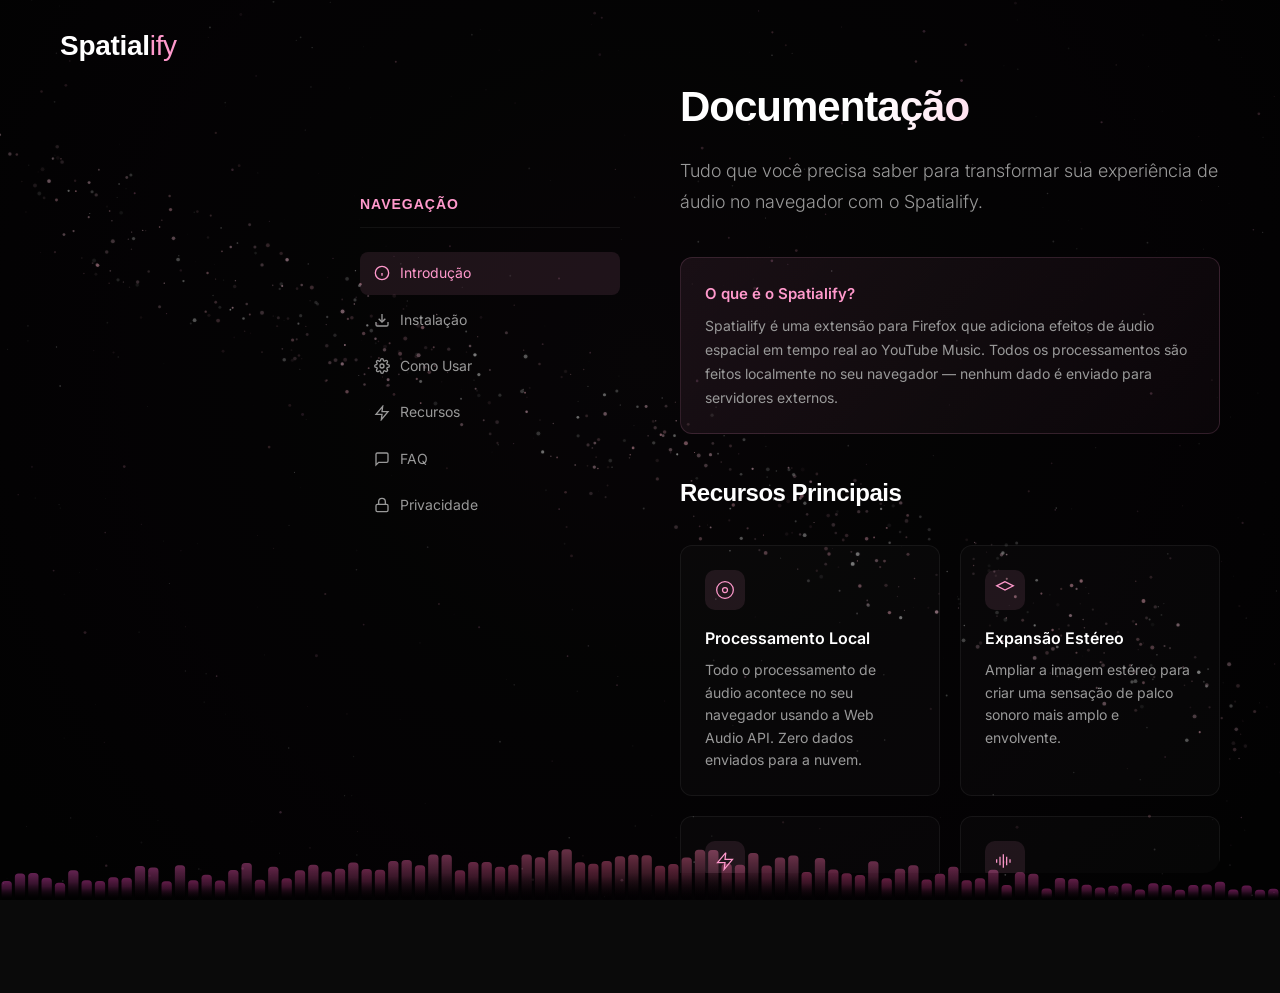
==== docs.html @ 9400e589 "atualização geral" ====
<!DOCTYPE html>
<html lang="pt-BR">
<head>
<meta charset="UTF-8">
<meta name="viewport" content="width=device-width, initial-scale=1.0">
<title>Spatialify · Documentação</title>
<link rel="icon" type="image/png" href="logonav.png">

<!-- Fonts -->
<link rel="preconnect" href="https://fonts.googleapis.com">
<link rel="preconnect" href="https://fonts.gstatic.com" crossorigin>
<link href="https://fonts.googleapis.com/css2?family=Inter:wght@300;400;500;600;700&display=swap" rel="stylesheet">
<link href="https://api.fontshare.com/v2/css?f[]=clash-display@400,500,600,700&display=swap" rel="stylesheet">

<style>
:root {
    --bg: #0a0a0a;
    --text: #ffffff;
    --text-secondary: #999999;
    --primary: #ff99cc;
    --border: rgba(255, 255, 255, 0.06);
}

* {
    margin: 0;
    padding: 0;
    box-sizing: border-box;
}

html {
    scroll-behavior: smooth;
}

body {
    background: var(--bg);
    font-family: 'Inter', sans-serif;
    color: var(--text);
    -webkit-font-smoothing: antialiased;
    line-height: 1.6;
    overflow: hidden;
}

/* Background */
canvas.space-bg {
    position: fixed;
    inset: 0;
    z-index: 0;
    display: block;
    filter: brightness(0.5);
}

/* Layout */
.wrapper {
    position: relative;
    z-index: 10;
    width: 100%;
    min-height: 100vh;
    display: flex;
    flex-direction: column;
    padding: 0 60px;
}

/* Header */
.header {
    position: sticky;
    top: 0;
    z-index: 100;
    display: flex;
    justify-content: space-between;
    align-items: center;
    padding: 24px 0;
    width: 100%;
    flex-shrink: 0;
}

.logo {
    font-family: 'Clash Display', sans-serif;
    font-size: 28px;
    font-weight: 600;
    letter-spacing: -0.3px;
    color: var(--text);
    text-decoration: none;
}

.logo span {
    color: var(--primary);
    font-weight: 400;
}

.nav {
    display: flex;
    gap: 32px;
    align-items: center;
}

.nav-link {
    color: var(--text-secondary);
    text-decoration: none;
    font-size: 14px;
    transition: color 0.2s;
}

.nav-link:hover {
    color: var(--text);
}

.nav-link.active {
    color: var(--primary);
}

/* Main Content */
.main-content {
    flex: 1;
    padding: 40px 0 80px;
    position: relative;
    z-index: 11;
}

/* Doc Layout */
.doc-container {
    display: flex;
    max-width: 1300px;
    margin: -60px 0 40px 300px;
    background: transparent;
    border: none;
    border-radius: 16px;
    padding: -10px;
    max-height: calc(920px - 120px);
    overflow-y: auto;
    scrollbar-width: none;
    -ms-overflow-style: none;
}

.doc-container::-webkit-scrollbar {
    display: none;
}

/* Sidebar Navigation */
.doc-sidebar {
    position: fixed;
    width: 260px;
    top: 100px;
    height: fit-content;
    z-index: 13;
}

.doc-content {
    margin-left: 320px;
}

.sidebar-title {
    font-family: 'Clash Display', sans-serif;
    font-size: 14px;
    font-weight: 600;
    letter-spacing: 1px;
    text-transform: uppercase;
    color: var(--primary);
    margin-bottom: 24px;
    padding-bottom: 12px;
    border-bottom: 1px solid var(--border);
}

.sidebar-nav {
    display: flex;
    flex-direction: column;
    gap: 4px;
}

.sidebar-link {
    color: var(--text-secondary);
    text-decoration: none;
    font-size: 14px;
    padding: 10px 14px;
    border-radius: 8px;
    transition: all 0.2s;
    display: flex;
    align-items: center;
    gap: 10px;
}

.sidebar-link:hover {
    background: rgba(255, 255, 255, 0.03);
    color: var(--text);
}

.sidebar-link.active {
    background: rgba(255, 153, 204, 0.1);
    color: var(--primary);
}

/* Doc Content */
.doc-content {
    max-width: 800px;
}

.doc-section {
    margin-bottom: 60px;
}

.doc-section:last-child {
    margin-bottom: 0;
}

.doc-title {
    font-family: 'Clash Display', sans-serif;
    font-size: 42px;
    font-weight: 600;
    letter-spacing: -1px;
    margin-bottom: 16px;
    background: linear-gradient(100deg, var(--text) 35%, var(--primary) 100%);
    -webkit-background-clip: text;
    background-clip: text;
    -webkit-text-fill-color: transparent;
}

.doc-subtitle {
    font-size: 18px;
    color: var(--text-secondary);
    font-weight: 300;
    margin-bottom: 40px;
    line-height: 1.7;
}

.doc-heading {
    font-family: 'Clash Display', sans-serif;
    font-size: 24px;
    font-weight: 600;
    margin: 40px 0 20px;
    letter-spacing: -0.5px;
    color: var(--text);
}

.doc-heading-small {
    font-family: 'Inter', sans-serif;
    font-size: 18px;
    font-weight: 600;
    margin: 32px 0 16px;
    color: var(--primary);
}

.doc-text {
    color: var(--text-secondary);
    font-size: 15px;
    line-height: 1.8;
    margin-bottom: 20px;
}

.doc-text strong {
    color: var(--text);
    font-weight: 500;
}

.doc-list {
    list-style: none;
    margin: 20px 0;
}

.doc-list li {
    color: var(--text-secondary);
    font-size: 15px;
    padding: 8px 0 8px 28px;
    position: relative;
    line-height: 1.7;
}

.doc-list li::before {
    content: '';
    position: absolute;
    left: 0;
    top: 16px;
    width: 6px;
    height: 6px;
    background: var(--primary);
    border-radius: 50%;
}

/* Code Blocks */
.code-block {
    background: rgba(255, 255, 255, 0.03);
    border: 1px solid var(--border);
    border-radius: 12px;
    padding: 20px 24px;
    margin: 20px 0;
    font-family: 'SF Mono', 'Monaco', monospace;
    font-size: 13px;
    color: var(--text);
    overflow-x: auto;
}

.code-block code {
    color: var(--primary);
}

/* Info Boxes */
.info-box {
    background: linear-gradient(135deg, rgba(255, 153, 204, 0.08) 0%, rgba(255, 153, 204, 0.03) 100%);
    border: 1px solid rgba(255, 153, 204, 0.15);
    border-radius: 12px;
    padding: 24px;
    margin: 24px 0;
}

.info-box-title {
    font-weight: 600;
    color: var(--primary);
    margin-bottom: 8px;
    font-size: 15px;
}

.info-box-text {
    color: var(--text-secondary);
    font-size: 14px;
    line-height: 1.7;
}

/* Steps */
.steps {
    display: flex;
    flex-direction: column;
    gap: 24px;
    margin: 32px 0;
}

.step {
    display: flex;
    gap: 20px;
    align-items: flex-start;
}

.step-number {
    width: 36px;
    height: 36px;
    background: var(--primary);
    color: var(--bg);
    font-family: 'Clash Display', sans-serif;
    font-weight: 600;
    font-size: 16px;
    border-radius: 50%;
    display: flex;
    align-items: center;
    justify-content: center;
    flex-shrink: 0;
}

.step-content {
    flex: 1;
}

.step-title {
    font-weight: 600;
    color: var(--text);
    font-size: 16px;
    margin-bottom: 6px;
}

.step-desc {
    color: var(--text-secondary);
    font-size: 14px;
    line-height: 1.7;
}

/* Feature Cards */
.doc-features {
    display: grid;
    grid-template-columns: repeat(2, 1fr);
    gap: 20px;
    margin: 32px 0;
}

.doc-feature {
    background: rgba(255, 255, 255, 0.02);
    border: 1px solid var(--border);
    border-radius: 12px;
    padding: 24px;
    transition: all 0.2s;
}

.doc-feature:hover {
    background: rgba(255, 255, 255, 0.04);
    border-color: rgba(255, 153, 204, 0.2);
}

.doc-feature-icon {
    width: 40px;
    height: 40px;
    background: rgba(255, 153, 204, 0.1);
    border-radius: 10px;
    display: flex;
    align-items: center;
    justify-content: center;
    margin-bottom: 16px;
    color: var(--primary);
}

.doc-feature-icon svg {
    width: 20px;
    height: 20px;
}

.doc-feature-title {
    font-weight: 600;
    color: var(--text);
    font-size: 16px;
    margin-bottom: 8px;
}

.doc-feature-desc {
    color: var(--text-secondary);
    font-size: 14px;
    line-height: 1.6;
}

/* Table */
.doc-table {
    width: 100%;
    border-collapse: collapse;
    margin: 24px 0;
    font-size: 14px;
}

.doc-table th {
    text-align: left;
    padding: 14px 16px;
    font-weight: 600;
    color: var(--text);
    border-bottom: 1px solid var(--border);
    font-size: 13px;
    letter-spacing: 0.5px;
    text-transform: uppercase;
}

.doc-table td {
    padding: 16px;
    color: var(--text-secondary);
    border-bottom: 1px solid var(--border);
    line-height: 1.6;
}

.doc-table tr:hover td {
    background: rgba(255, 255, 255, 0.02);
}

/* Footer */
.footer {
    padding: 40px 0;
    text-align: center;
    border-top: 1px solid var(--border);
    position: relative;
    z-index: 12;
}

.footer-text {
    color: var(--text-secondary);
    font-size: 14px;
}

.footer-links {
    display: flex;
    justify-content: center;
    gap: 24px;
    margin-top: 16px;
}

.footer-link {
    color: var(--text-secondary);
    text-decoration: none;
    font-size: 13px;
    transition: color 0.2s;
}

.footer-link:hover {
    color: var(--primary);
}

/* Copyright */
.copyright {
    position: fixed;
    bottom: 90px;
    right: 60px;
    z-index: 15;
    font-size: 12px;
    color: var(--text-secondary);
    opacity: 0.7;
}

/* Visualizador de barrinhas */
.viz-footer {
    position: fixed;
    bottom: 0;
    left: 0;
    width: 100%;
    height: 80px;
    z-index: 1;
    pointer-events: none;
    overflow: hidden;
    opacity: 0.5;
}

.viz-footer canvas {
    width: 100%;
    height: 100%;
    display: block;
}

/* Mobile Nav Toggle */
.mobile-toggle {
    display: none;
    width: 32px;
    height: 32px;
    background: none;
    border: 1px solid var(--border);
    border-radius: 8px;
    color: var(--text);
    cursor: pointer;
}

/* ========== RESPONSIVO ========== */
@media (max-width: 1024px) {
    .doc-container {
        flex-direction: column;
        gap: 40px;
    }
    
    .doc-sidebar {
        position: static;
        width: 100%;
        order: -1;
    }
    
    .doc-content {
        margin-left: 0;
    }
    
    .sidebar-nav {
        flex-direction: row;
        flex-wrap: wrap;
    }
    
    .sidebar-title {
        display: none;
    }
    
    .sidebar-link {
        white-space: nowrap;
    }
    
    .copyright {
        display: none;
    }
}

@media (max-width: 768px) {
    .wrapper {
        padding: 0 24px;
    }
    
    .nav-link:nth-child(2),
    .nav-link:nth-child(3) {
        display: none;
    }
    
    .doc-title {
        font-size: 32px;
    }
    
    .doc-features {
        grid-template-columns: 1fr;
    }
    
    .mobile-toggle {
        display: flex;
        align-items: center;
        justify-content: center;
    }
}

@media (max-width: 480px) {
    .doc-title {
        font-size: 28px;
    }
    
    .doc-heading {
        font-size: 20px;
    }
    
    .sidebar-nav {
        gap: 8px;
    }
    
    .sidebar-link {
        font-size: 13px;
        padding: 8px 12px;
    }
    
    .step {
        flex-direction: column;
        gap: 12px;
    }
    
    .footer-links {
        flex-direction: column;
        gap: 12px;
    }
}

/* Animação de fade-in elemento por elemento */
@keyframes fadeIn {
    from {
        opacity: 0;
        transform: translateY(30px);
    }
    to {
        opacity: 1;
        transform: translateY(0);
    }
}

/* Todos os elementos principais começam invisíveis */
.wrapper > *,
.doc-sidebar > *,
.doc-content > *,
.doc-section,
.doc-card,
.step,
.info-box,
.feature-card,
.faq-item {
    opacity: 0;
    animation: fadeIn 0.6s ease-out forwards;
}

/* Sequência do wrapper */
.wrapper > *:nth-child(1) { animation-delay: 0.1s; }
.wrapper > *:nth-child(2) { animation-delay: 0.3s; }
.wrapper > *:nth-child(3) { animation-delay: 0.5s; }

/* Sequência da sidebar */
.doc-sidebar > *:nth-child(1) { animation-delay: 0.2s; }
.doc-sidebar > *:nth-child(2) { animation-delay: 0.3s; }
.doc-sidebar > *:nth-child(3) { animation-delay: 0.4s; }
.doc-sidebar > *:nth-child(4) { animation-delay: 0.5s; }
.doc-sidebar > *:nth-child(5) { animation-delay: 0.6s; }
.doc-sidebar > *:nth-child(6) { animation-delay: 0.7s; }

/* Sequência do conteúdo principal */
.doc-content > *:nth-child(1) { animation-delay: 0.4s; }
.doc-content > *:nth-child(2) { animation-delay: 0.5s; }
.doc-content > *:nth-child(3) { animation-delay: 0.6s; }
.doc-content > *:nth-child(4) { animation-delay: 0.7s; }
.doc-content > *:nth-child(5) { animation-delay: 0.8s; }
.doc-content > *:nth-child(6) { animation-delay: 0.9s; }
.doc-content > *:nth-child(7) { animation-delay: 1.0s; }
.doc-content > *:nth-child(8) { animation-delay: 1.1s; }
</style>
</head>

<body>
    <canvas class="space-bg" id="spaceBg"></canvas>

    <div class="wrapper">
        <header class="header">
            <a href="index.html" class="logo">Spatial<span>ify</span></a>
        </header>

        <div class="main-content">
            <div class="doc-container">
                <!-- Sidebar -->
                <aside class="doc-sidebar">
                    <div class="sidebar-title">Navegação</div>
                    <nav class="sidebar-nav">
                        <a href="#introducao" class="sidebar-link active">
                            <svg width="16" height="16" viewBox="0 0 24 24" fill="none" stroke="currentColor" stroke-width="2">
                                <circle cx="12" cy="12" r="10"/>
                                <path d="M12 16v-4M12 8h.01"/>
                            </svg>
                            Introdução
                        </a>
                        <a href="#instalacao" class="sidebar-link">
                            <svg width="16" height="16" viewBox="0 0 24 24" fill="none" stroke="currentColor" stroke-width="2">
                                <path d="M21 15v4a2 2 0 01-2 2H5a2 2 0 01-2-2v-4"/>
                                <polyline points="7 10 12 15 17 10"/>
                                <line x1="12" y1="15" x2="12" y2="3"/>
                            </svg>
                            Instalação
                        </a>
                        <a href="#uso" class="sidebar-link">
                            <svg width="16" height="16" viewBox="0 0 24 24" fill="none" stroke="currentColor" stroke-width="2">
                                <circle cx="12" cy="12" r="3"/>
                                <path d="M19.4 15a1.65 1.65 0 00.33 1.82l.06.06a2 2 0 010 2.83 2 2 0 01-2.83 0l-.06-.06a1.65 1.65 0 00-1.82-.33 1.65 1.65 0 00-1 1.51V21a2 2 0 01-2 2 2 2 0 01-2-2v-.09A1.65 1.65 0 009 19.4a1.65 1.65 0 00-1.82.33l-.06.06a2 2 0 01-2.83 0 2 2 0 010-2.83l.06-.06a1.65 1.65 0 00.33-1.82 1.65 1.65 0 00-1.51-1H3a2 2 0 01-2-2 2 2 0 012-2h.09A1.65 1.65 0 004.6 9a1.65 1.65 0 00-.33-1.82l-.06-.06a2 2 0 010-2.83 2 2 0 012.83 0l.06.06a1.65 1.65 0 001.82.33H9a1.65 1.65 0 001-1.51V3a2 2 0 012-2 2 2 0 012 2v.09a1.65 1.65 0 001 1.51 1.65 1.65 0 001.82-.33l.06-.06a2 2 0 012.83 0 2 2 0 010 2.83l-.06.06a1.65 1.65 0 00-.33 1.82V9a1.65 1.65 0 001.51 1H21a2 2 0 012 2 2 2 0 01-2 2h-.09a1.65 1.65 0 00-1.51 1z"/>
                            </svg>
                            Como Usar
                        </a>
                        <a href="#recursos" class="sidebar-link">
                            <svg width="16" height="16" viewBox="0 0 24 24" fill="none" stroke="currentColor" stroke-width="2">
                                <polygon points="13 2 3 14 12 14 11 22 21 10 12 10 13 2"/>
                            </svg>
                            Recursos
                        </a>
                        <a href="#faq" class="sidebar-link">
                            <svg width="16" height="16" viewBox="0 0 24 24" fill="none" stroke="currentColor" stroke-width="2">
                                <path d="M21 15a2 2 0 01-2 2H7l-4 4V5a2 2 0 012-2h14a2 2 0 012 2z"/>
                            </svg>
                            FAQ
                        </a>
                        <a href="#privacidade" class="sidebar-link">
                            <svg width="16" height="16" viewBox="0 0 24 24" fill="none" stroke="currentColor" stroke-width="2">
                                <rect x="3" y="11" width="18" height="11" rx="2" ry="2"/>
                                <path d="M7 11V7a5 5 0 0110 0v4"/>
                            </svg>
                            Privacidade
                        </a>
                    </nav>
                </aside>

                <!-- Content -->
                <main class="doc-content">
                    <!-- Introdução -->
                    <section class="doc-section" id="introducao">
                        <h1 class="doc-title">Documentação</h1>
                        <p class="doc-subtitle">
                            Tudo que você precisa saber para transformar sua experiência de áudio no navegador com o Spatialify.
                        </p>

                        <div class="info-box">
                            <div class="info-box-title">O que é o Spatialify?</div>
                            <div class="info-box-text">
                                Spatialify é uma extensão para Firefox que adiciona efeitos de áudio espacial em tempo real ao YouTube Music. Todos os processamentos são feitos localmente no seu navegador — nenhum dado é enviado para servidores externos.
                            </div>
                        </div>

                        <h2 class="doc-heading">Recursos Principais</h2>
                        <div class="doc-features">
                            <div class="doc-feature">
                                <div class="doc-feature-icon">
                                    <svg viewBox="0 0 24 24" fill="none" stroke="currentColor" stroke-width="1.5">
                                        <circle cx="12" cy="12" r="10"/>
                                        <circle cx="12" cy="12" r="3"/>
                                    </svg>
                                </div>
                                <div class="doc-feature-title">Processamento Local</div>
                                <div class="doc-feature-desc">
                                    Todo o processamento de áudio acontece no seu navegador usando a Web Audio API. Zero dados enviados para a nuvem.
                                </div>
                            </div>
                            <div class="doc-feature">
                                <div class="doc-feature-icon">
                                    <svg viewBox="0 0 24 24" fill="none" stroke="currentColor" stroke-width="1.5">
                                        <path d="M12 2L2 7l10 5 10-5-10-5z"/>
                                    </svg>
                                </div>
                                <div class="doc-feature-title">Expansão Estéreo</div>
                                <div class="doc-feature-desc">
                                    Ampliar a imagem estéreo para criar uma sensação de palco sonoro mais amplo e envolvente.
                                </div>
                            </div>
                            <div class="doc-feature">
                                <div class="doc-feature-icon">
                                    <svg viewBox="0 0 24 24" fill="none" stroke="currentColor" stroke-width="1.5">
                                        <polyline points="13 2 3 14 12 14 11 22 21 10 12 10 13 2"/>
                                    </svg>
                                </div>
                                <div class="doc-feature-title">Efeito Haas</div>
                                <div class="doc-feature-desc">
                                    Atraso sutil entre canais para criar percepção de profundidade e espaço no áudio.
                                </div>
                            </div>
                            <div class="doc-feature">
                                <div class="doc-feature-icon">
                                    <svg viewBox="0 0 24 24" fill="none" stroke="currentColor" stroke-width="1.5">
                                        <path d="M2 10v4M6 7v10M10 4v16M14 7v10M18 10v4"/>
                                    </svg>
                                </div>
                                <div class="doc-feature-title">Inversão de Fase</div>
                                <div class="doc-feature-desc">
                                    Ajuste fino da fase do canal direito para maior controle sobre a imagem estéreo.
                                </div>
                            </div>
                        </div>
                    </section>

                    <!-- Instalação -->
                    <section class="doc-section" id="instalacao">
                        <h2 class="doc-heading">Instalação</h2>
                        <p class="doc-text">
                            A instalação do Spatialify é simples e rápida. Siga os passos abaixo para começar a usar a extensão em seu Firefox.
                        </p>

                        <div class="steps">
                            <div class="step">
                                <div class="step-number">1</div>
                                <div class="step-content">
                                    <div class="step-title">Baixe o arquivo da extensão</div>
                                    <div class="step-desc">
                                        Obtenha o arquivo <code>spatialify.zip</code> ou <code>spatialify.xpi</code> da página de releases do projeto ou do Firefox Add-ons.
                                    </div>
                                </div>
                            </div>
                            <div class="step">
                                <div class="step-number">2</div>
                                <div class="step-content">
                                    <div class="step-title">Acesse about:debugging</div>
                                    <div class="step-desc">
                                        No Firefox, digite <code>about:debugging#/runtime/this-firefox</code> na barra de endereços e pressione Enter.
                                    </div>
                                </div>
                            </div>
                            <div class="step">
                                <div class="step-number">3</div>
                                <div class="step-content">
                                    <div class="step-title">Carregue a extensão</div>
                                    <div class="step-desc">
                                        Clique em <strong>"Carregar extensão temporária..."</strong> e selecione o arquivo <code>manifest.json</code> da pasta da extensão (ou o arquivo .xpi completo).
                                    </div>
                                </div>
                            </div>
                            <div class="step">
                                <div class="step-number">4</div>
                                <div class="step-content">
                                    <div class="step-title">Acesse o YouTube Music</div>
                                    <div class="step-desc">
                                        Abra <code>music.youtube.com</code> em uma nova aba. O ícone do Spatialify aparecerá na toolbar quando o site for detectado.
                                    </div>
                                </div>
                            </div>
                        </div>

                        <div class="info-box">
                            <div class="info-box-title">Dica Pro</div>
                            <div class="info-box-text">
                                Para instalação permanente sem modo desenvolvedor, instale diretamente pelo <strong>Firefox Add-ons</strong> (addons.mozilla.org) quando disponível. Assim a extensão atualiza automaticamente.
                            </div>
                        </div>
                    </section>

                    <!-- Como Usar -->
                    <section class="doc-section" id="uso">
                        <h2 class="doc-heading">Como Usar</h2>
                        <p class="doc-text">
                            O Spatialify possui duas interfaces principais: o <strong>popup rápido</strong> na toolbar e o <strong>painel de configurações avançadas</strong>.
                        </p>

                        <h3 class="doc-heading-small">Popup Rápido</h3>
                        <p class="doc-text">
                            Clique no ícone do Spatialify na toolbar do Firefox para abrir o popup. Aqui você encontra:
                        </p>
                        <ul class="doc-list">
                            <li><strong>Toggle Áudio Espacial:</strong> Liga/desliga o processamento com um clique</li>
                            <li><strong>Slider de Intensidade:</strong> Controle rápido da intensidade do efeito (0-100%)</li>
                            <li><strong>Presets:</strong> Escolha entre <strong>Sutil</strong>, <strong>Amplo</strong> ou <strong>Ultra</strong> para ajustes rápidos</li>
                            <li><strong>Botão Avançado:</strong> Abre o painel completo de configurações</li>
                        </ul>

                        <h3 class="doc-heading-small">Painel de Configurações</h3>
                        <p class="doc-text">
                            Acesse controles detalhados clicando em "Avançado" no popup ou indo em <code>about:addons</code> → Spatialify → Preferências.
                        </p>

                        <table class="doc-table">
                            <thead>
                                <tr>
                                    <th>Controle</th>
                                    <th>Descrição</th>
                                    <th>Intervalo</th>
                                </tr>
                            </thead>
                            <tbody>
                                <tr>
                                    <td><strong>Largura Estéreo</strong></td>
                                    <td>Controla a expansão lateral da imagem estéreo. Valores altos criam sensação de "palco" mais amplo.</td>
                                    <td>0% - 200%</td>
                                </tr>
                                <tr>
                                    <td><strong>Efeito Haas</strong></td>
                                    <td>Atraso em milissegundos entre canais. Adiciona profundidade e sensação de espaço.</td>
                                    <td>0ms - 30ms</td>
                                </tr>
                                <tr>
                                    <td><strong>Inversão de Fase</strong></td>
                                    <td>Inverte a fase do canal direito. Use com cuidado — pode cancelar frequências quando somado a mono.</td>
                                    <td>On/Off</td>
                                </tr>
                                <tr>
                                    <td><strong>Compensação de Ganho</strong></td>
                                    <td>Reduz o volume para compensar o aumento de energia causado pelo processamento.</td>
                                    <td>0dB - -12dB</td>
                                </tr>
                            </tbody>
                        </table>

                        <h3 class="doc-heading-small">Presets Personalizados</h3>
                        <p class="doc-text">
                            No painel de configurações, você pode salvar suas próprias configurações:
                        </p>
                        <ol class="doc-list">
                            <li>Ajuste os sliders para sua preferência</li>
                            <li>Digite um nome no campo "Salvar Preset"</li>
                            <li>Clique em <strong>Salvar</strong></li>
                            <li>Seu preset aparecerá na lista ao lado</li>
                        </ol>
                        <p class="doc-text">
                            Para deletar um preset personalizado, passe o mouse sobre ele e clique no ícone de lixeira.
                        </p>
                    </section>

                    <!-- Recursos -->
                    <section class="doc-section" id="recursos">
                        <h2 class="doc-heading">Entendendo os Recursos</h2>

                        <h3 class="doc-heading-small">O que é Áudio Espacial?</h3>
                        <p class="doc-text">
                            Áudio espacial refere-se a técnicas de processamento que criam uma sensação de dimensão, profundidade e posicionamento no som. Diferente de simplesmente aumentar o volume, o Spatialify manipula a <strong>imagem estéreo</strong> — a distribuição do som entre os canais esquerdo e direito.
                        </p>

                        <h3 class="doc-heading-small">Tecnologias Utilizadas</h3>
                        <div class="doc-features">
                            <div class="doc-feature">
                                <div class="doc-feature-icon">
                                    <svg viewBox="0 0 24 24" fill="none" stroke="currentColor" stroke-width="1.5">
                                        <rect x="2" y="3" width="20" height="14" rx="2" ry="2"/>
                                        <line x1="8" y1="21" x2="16" y2="21"/>
                                        <line x1="12" y1="17" x2="12" y2="21"/>
                                    </svg>
                                </div>
                                <div class="doc-feature-title">Web Audio API</div>
                                <div class="doc-feature-desc">
                                    API nativa do navegador para processamento de áudio de alta performance em tempo real.
                                </div>
                            </div>
                            <div class="doc-feature">
                                <div class="doc-feature-icon">
                                    <svg viewBox="0 0 24 24" fill="none" stroke="currentColor" stroke-width="1.5">
                                        <path d="M12 22s8-4 8-10V5l-8-3-8 3v7c0 6 8 10 8 10z"/>
                                    </svg>
                                </div>
                                <div class="doc-feature-title">Content Scripts</div>
                                <div class="doc-feature-desc">
                                    Injeção segura de código diretamente na página do YouTube Music para acesso ao elemento de áudio.
                                </div>
                            </div>
                        </div>

                        <h3 class="doc-heading-small">Compatibilidade</h3>
                        <p class="doc-text">
                            O Spatialify foi projetado exclusivamente para o <strong>YouTube Music</strong> (music.youtube.com). Ele detecta automaticamente quando você está no site compatível e ativa os controles.
                        </p>
                        <div class="info-box">
                            <div class="info-box-title">Por que só YouTube Music?</div>
                            <div class="info-box-text">
                                A extensão precisa acessar o elemento <code>&lt;audio&gt;</code> ou <code>&lt;video&gt;</code> da página para aplicar o processamento. Cada site tem uma estrutura diferente, e atualmente o Spatialify é otimizado apenas para o player do YouTube Music.
                            </div>
                        </div>
                    </section>

                    <!-- FAQ -->
                    <section class="doc-section" id="faq">
                        <h2 class="doc-heading">Perguntas Frequentes</h2>

                        <h3 class="doc-heading-small">A extensão é gratuita?</h3>
                        <p class="doc-text">
                            Sim! O Spatialify é completamente gratuito e open source. Não há anúncios, nem compras dentro do app.
                        </p>

                        <h3 class="doc-heading-small">Por que o ícone está cinza/desativado?</h3>
                        <p class="doc-text">
                            O ícone fica ativo apenas quando você está em uma aba com <code>music.youtube.com</code> aberto. Se estiver em outro site, o popup mostrará uma mensagem indicando para abrir o YouTube Music.
                        </p>

                        <h3 class="doc-heading-small">O áudio fica com delay?</h3>
                        <p class="doc-text">
                            O processamento é feito em tempo real pela Web Audio API e não adiciona latência perceptível. O delay configurado no <strong>Efeito Haas</strong> é intencional para criar profundidade — se preferir áudio mais "seco", deixe este controle em 0ms.
                        </p>

                        <h3 class="doc-heading-small">Posso usar com fones Bluetooth?</h3>
                        <p class="doc-text">
                            Sim! O processamento acontece antes do áudio sair do navegador, então funciona com qualquer dispositivo de saída: fones com fio, Bluetooth, caixas de som, etc.
                        </p>

                        <h3 class="doc-heading-small">Por que o volume diminui quando ativo?</h3>
                        <p class="doc-text">
                            O processamento de áudio pode aumentar a energia total do sinal (especialmente com expansão estéreo). Use o slider <strong>Compensação de Ganho</strong> para ajustar o volume final ao seu gosto.
                        </p>

                        <h3 class="doc-heading-small">Como desinstalar?</h3>
                        <p class="doc-text">
                            Vá em <code>about:addons</code> no Firefox, encontre "Spatialify" na lista, clique no menu (⋯) e selecione <strong>Remover</strong>.
                        </p>

                        <h3 class="doc-heading-small">A extensão coleta meus dados?</h3>
                        <p class="doc-text">
                            <strong>Absolutamente não.</strong> Todo o processamento é local. Não coletamos histórico de reprodução, preferências musicais, ou qualquer dado pessoal. Veja a seção de Privacidade abaixo para mais detalhes.
                        </p>
                    </section>

                    <!-- Privacidade -->
                    <section class="doc-section" id="privacidade">
                        <h2 class="doc-heading">Privacidade & Segurança</h2>

                        <div class="info-box">
                            <div class="info-box-title">Compromisso de Zero Dados</div>
                            <div class="info-box-text">
                                O Spatialify foi projetado com privacidade em primeiro lugar. Nenhum dado de áudio, histórico de navegação ou preferências do usuário sai do seu computador.
                            </div>
                        </div>

                        <h3 class="doc-heading-small">O que é processado localmente</h3>
                        <ul class="doc-list">
                            <li>Stream de áudio do YouTube Music (em tempo real, não armazenado)</li>
                            <li>Seus presets personalizados (salvos no storage local do navegador)</li>
                            <li>Configurações de sliders (também local)</li>
                        </ul>

                        <h3 class="doc-heading-small">O que NUNCA é coletado</h3>
                        <ul class="doc-list">
                            <li>Histórico de músicas ouvidas</li>
                            <li>Conteúdo do áudio (letras, melodias, etc)</li>
                            <li>Dados de login do YouTube/Google</li>
                            <li>Informações de navegação em outros sites</li>
                            <li>Endereço IP ou localização</li>
                            <li>Estatísticas de uso</li>
                        </ul>

                        <h3 class="doc-heading-small">Permissões necessárias</h3>
                        <table class="doc-table">
                            <thead>
                                <tr>
                                    <th>Permissão</th>
                                    <th>Por que é necessária</th>
                                </tr>
                            </thead>
                            <tbody>
                                <tr>
                                    <td><strong>storage</strong></td>
                                    <td>Para salvar seus presets personalizados e configurações entre sessões.</td>
                                </tr>
                                <tr>
                                    <td><strong>host: music.youtube.com</strong></td>
                                    <td>Para acessar o player de áudio da página e aplicar o processamento.</td>
                                </tr>
                            </tbody>
                        </table>

                        <h3 class="doc-heading-small">Código Aberto</h3>
                        <p class="doc-text">
                            O código-fonte completo do Spatialify está disponível para auditoria.
                        </p>

                        <div class="code-block">
# Manifest v3 — permissões mínimas necessárias:
{
  "permissions": ["storage"],
  "host_permissions": ["*://music.youtube.com/*"]
}
                        </div>
                    </section>
                </main>
            </div>
        </div>

    </div>

    <div class="viz-footer">
        <canvas id="viz"></canvas>
    </div>

    <script defer>
        (function() {
            "use strict";

            // ================================================================
            // SCROLL GLOBAL NA JANELA
            // ================================================================
            const docContainer = document.querySelector('.doc-container');

            if (docContainer) {
                // Captura scroll do mouse em qualquer lugar da página
                window.addEventListener('wheel', function(e) {
                    // Sempre redireciona o scroll para a janela
                    e.preventDefault();
                    docContainer.scrollTop += e.deltaY;
                }, { passive: false });

                // Captura teclas de navegação (Page Up, Page Down, Home, End, Setas)
                window.addEventListener('keydown', function(e) {
                    const scrollAmount = 100;
                    const pageScroll = docContainer.clientHeight * 0.8;

                    switch(e.key) {
                        case 'ArrowDown':
                            e.preventDefault();
                            docContainer.scrollTop += scrollAmount;
                            break;
                        case 'ArrowUp':
                            e.preventDefault();
                            docContainer.scrollTop -= scrollAmount;
                            break;
                        case 'PageDown':
                            e.preventDefault();
                            docContainer.scrollTop += pageScroll;
                            break;
                        case 'PageUp':
                            e.preventDefault();
                            docContainer.scrollTop -= pageScroll;
                            break;
                        case 'Home':
                            e.preventDefault();
                            docContainer.scrollTop = 0;
                            break;
                        case 'End':
                            e.preventDefault();
                            docContainer.scrollTop = docContainer.scrollHeight;
                            break;
                        case ' ':
                            if (!e.target.matches('input, textarea')) {
                                e.preventDefault();
                                docContainer.scrollTop += pageScroll;
                            }
                            break;
                    }
                });
            }

            // ================================================================
            // FUNDO ESPACIAL
            // ================================================================
            const spaceCanvas = document.getElementById('spaceBg');
            const ctx = spaceCanvas.getContext('2d');
            let spaceTime = 0;
            let spaceAnimationFrame = null;
            
            const BG_STARS = 400;
            const MILKY_WAY_STARS = 600;
            
            const bgStars = [];
            for (let i = 0; i < BG_STARS; i++) {
                bgStars.push({
                    x: Math.random(),
                    y: Math.random(),
                    size: Math.random() * 0.8 + 0.2,
                    alpha: Math.random() * 0.4 + 0.1,
                    twinkleSpeed: 0.01 + Math.random() * 0.02,
                    twinklePhase: Math.random() * Math.PI * 2,
                    color: Math.random() > 0.85 ? [255, 153, 204] : [255, 255, 255]
                });
            }
            
            const milkyWayStars = [];
            for (let i = 0; i < MILKY_WAY_STARS; i++) {
                const t = Math.random();
                const spread = (Math.random() - 0.5) * 0.25;
                const x = t + spread * 0.8;
                const y = t * 0.6 + 0.2 + spread;
                
                if (x >= 0 && x <= 1 && y >= 0 && y <= 1) {
                    milkyWayStars.push({
                        x: x,
                        y: y,
                        baseX: x,
                        baseY: y,
                        size: Math.random() * 1.5 + 0.5,
                        alpha: Math.random() * 0.7 + 0.3,
                        twinkleSpeed: 0.015 + Math.random() * 0.025,
                        twinklePhase: Math.random() * Math.PI * 2,
                        driftSpeed: 0.0002 + Math.random() * 0.0003,
                        driftPhase: Math.random() * Math.PI * 2,
                        color: Math.random() > 0.6 ? [255, 200, 220] :
                               Math.random() > 0.4 ? [255, 180, 200] :
                               [255, 255, 255]
                    });
                }
            }
            
            const cosmicDust = [];
            for (let i = 0; i < 150; i++) {
                cosmicDust.push({
                    x: Math.random(),
                    y: Math.random(),
                    vx: (Math.random() - 0.5) * 0.0003,
                    vy: (Math.random() - 0.5) * 0.0003,
                    size: Math.random() * 1.2 + 0.3,
                    alpha: Math.random() * 0.4 + 0.15,
                    hue: 320 + Math.random() * 30
                });
            }

            function resizeSpaceCanvas() {
                spaceCanvas.width = window.innerWidth;
                spaceCanvas.height = window.innerHeight;
            }
            window.addEventListener('resize', resizeSpaceCanvas);
            resizeSpaceCanvas();

            function drawSpace() {
                const w = spaceCanvas.width;
                const h = spaceCanvas.height;
                
                if (w === 0 || h === 0) {
                    spaceAnimationFrame = requestAnimationFrame(drawSpace);
                    return;
                }
                
                const bgGrad = ctx.createRadialGradient(w * 0.5, h * 0.4, 0, w * 0.5, h * 0.4, Math.max(w, h));
                bgGrad.addColorStop(0, '#0d0a0c');
                bgGrad.addColorStop(0.3, '#080608');
                bgGrad.addColorStop(0.7, '#040304');
                bgGrad.addColorStop(1, '#010101');
                ctx.fillStyle = bgGrad;
                ctx.fillRect(0, 0, w, h);
                
                milkyWayStars.forEach(star => {
                    star.driftPhase += star.driftSpeed;
                    const driftX = Math.cos(star.driftPhase) * 0.008;
                    const driftY = Math.sin(star.driftPhase * 0.7) * 0.005;
                    
                    const sx = (star.baseX + driftX) * w;
                    const sy = (star.baseY + driftY) * h;
                    
                    const twinkle = Math.sin(spaceTime * star.twinkleSpeed + star.twinklePhase);
                    const currentAlpha = star.alpha * (0.6 + twinkle * 0.4);
                    
                    const [r, g, b] = star.color;
                    
                    const glowSize = star.size * 2;
                    const glow = ctx.createRadialGradient(sx, sy, 0, sx, sy, glowSize);
                    glow.addColorStop(0, `rgba(${r}, ${g}, ${b}, ${currentAlpha * 0.3})`);
                    glow.addColorStop(1, 'transparent');
                    ctx.fillStyle = glow;
                    ctx.beginPath();
                    ctx.arc(sx, sy, glowSize, 0, Math.PI * 2);
                    ctx.fill();
                    
                    ctx.fillStyle = `rgba(${r}, ${g}, ${b}, ${currentAlpha})`;
                    ctx.beginPath();
                    ctx.arc(sx, sy, star.size, 0, Math.PI * 2);
                    ctx.fill();
                });
                
                bgStars.forEach(star => {
                    const twinkle = Math.sin(spaceTime * star.twinkleSpeed + star.twinklePhase);
                    const currentAlpha = star.alpha * (0.5 + twinkle * 0.5);
                    const sx = star.x * w;
                    const sy = star.y * h;
                    
                    const [r, g, b] = star.color;
                    ctx.fillStyle = `rgba(${r}, ${g}, ${b}, ${currentAlpha})`;
                    ctx.beginPath();
                    ctx.arc(sx, sy, star.size, 0, Math.PI * 2);
                    ctx.fill();
                });
                
                cosmicDust.forEach(p => {
                    p.x += p.vx;
                    p.y += p.vy;
                    
                    if (p.x < 0) p.x = 1;
                    if (p.x > 1) p.x = 0;
                    if (p.y < 0) p.y = 1;
                    if (p.y > 1) p.y = 0;
                    
                    const px = p.x * w;
                    const py = p.y * h;
                    
                    ctx.fillStyle = `hsla(${p.hue}, 40%, 65%, ${p.alpha})`;
                    ctx.beginPath();
                    ctx.arc(px, py, p.size, 0, Math.PI * 2);
                    ctx.fill();
                });
                
                spaceTime += 0.016;
                spaceAnimationFrame = requestAnimationFrame(drawSpace);
            }
            drawSpace();

            // ================================================================
            // VISUALIZADOR DE BARRINHAS
            // ================================================================
            const canvas = document.getElementById("viz");
            let vizAnimationFrame = null;
            
            const BARS = 96;
            let phases = new Array(BARS).fill(0).map(() => Math.random() * Math.PI * 2);
            let smoothValues = new Array(BARS).fill(0.3);
            let timeViz = 0;
            
            if (!CanvasRenderingContext2D.prototype.roundRect) {
                CanvasRenderingContext2D.prototype.roundRect = function(x, y, w, h, r) {
                    if (w < 2 * r) r = w / 2;
                    if (h < 2 * r) r = h / 2;
                    this.moveTo(x + r, y);
                    this.lineTo(x + w - r, y);
                    this.quadraticCurveTo(x + w, y, x + w, y + r);
                    this.lineTo(x + w, y + h - r);
                    this.quadraticCurveTo(x + w, y + h, x + w - r, y + h);
                    this.lineTo(x + r, y + h);
                    this.quadraticCurveTo(x, y + h, x, y + h - r);
                    this.lineTo(x, y + r);
                    this.quadraticCurveTo(x, y, x + r, y);
                    return this;
                };
            }

            function drawViz() {
                if (!canvas) return;
                
                const ctxViz = canvas.getContext('2d');
                const W = canvas.offsetWidth;
                const H = canvas.offsetHeight;

                if (W === 0 || H === 0) {
                    vizAnimationFrame = requestAnimationFrame(drawViz);
                    return;
                }

                if (canvas.width !== W || canvas.height !== H) {
                    canvas.width = W;
                    canvas.height = H;
                }

                ctxViz.clearRect(0, 0, W, H);
                
                timeViz += 0.02;
                const barWidth = W / BARS;

                for (let i = 0; i < BARS; i++) {
                    const t = i / (BARS - 1);
                    
                    const centerDist = Math.abs(t - 0.5) * 2;
                    const baseShape = Math.exp(-centerDist * centerDist * 2.5) * 0.5;
                    
                    const wave1 = Math.sin(timeViz * 1.5 + t * 4) * 0.2;
                    const wave2 = Math.sin(timeViz * 2.5 + i * 0.3 + phases[i]) * 0.15;
                    const wave3 = Math.cos(timeViz * 1.8 + t * 6) * 0.1;
                    
                    let targetValue = 0.2 + baseShape + wave1 + wave2 + wave3;
                    
                    targetValue = Math.max(0.15, Math.min(0.8, targetValue));
                    
                    const diff = targetValue - smoothValues[i];
                    smoothValues[i] += diff * 0.08;
                    
                    const value = smoothValues[i];
                    const barHeight = value * H * 0.85;
                    
                    const x = i * barWidth;
                    
                    const hue = 315 + (1 - centerDist) * 25;
                    const saturation = 65;
                    const lightness = 48 + value * 22;
                    
                    const gradient = ctxViz.createLinearGradient(0, H - barHeight, 0, H);
                    gradient.addColorStop(0, `hsla(${hue}, ${saturation}%, ${lightness}%, 0.9)`);
                    gradient.addColorStop(0.4, `hsla(${hue}, ${saturation - 8}%, ${lightness - 4}%, 0.55)`);
                    gradient.addColorStop(1, 'transparent');
                    
                    ctxViz.fillStyle = gradient;
                    
                    const gap = 3;
                    const w = Math.max(2, barWidth - gap);
                    const bx = x + gap / 2;
                    const by = H - barHeight;
                    const radius = Math.min(4, w * 0.35);
                    
                    ctxViz.beginPath();
                    ctxViz.roundRect(bx, by, w, barHeight, radius);
                    ctxViz.fill();
                }

                vizAnimationFrame = requestAnimationFrame(drawViz);
            }
            
            drawViz();

            // ================================================================
            // NAVEGAÇÃO SUAVE
            // ================================================================
            document.querySelectorAll('a[href^="#"]').forEach(anchor => {
                anchor.addEventListener('click', function(e) {
                    e.preventDefault();
                    const target = document.querySelector(this.getAttribute('href'));
                    if (target) {
                        target.scrollIntoView({ behavior: 'smooth', block: 'start' });
                    }
                });
            });

            // Atualizar link ativo no scroll
            const sections = document.querySelectorAll('.doc-section');
            const sidebarLinks = document.querySelectorAll('.sidebar-link');

            function updateActiveLink() {
                let current = '';
                sections.forEach(section => {
                    const sectionTop = section.offsetTop;
                    if (pageYOffset >= sectionTop - 150) {
                        current = section.getAttribute('id');
                    }
                });

                sidebarLinks.forEach(link => {
                    link.classList.remove('active');
                    if (link.getAttribute('href') === '#' + current) {
                        link.classList.add('active');
                    }
                });
            }

            window.addEventListener('scroll', updateActiveLink);

            window.addEventListener('beforeunload', () => {
                if (spaceAnimationFrame) cancelAnimationFrame(spaceAnimationFrame);
                if (vizAnimationFrame) cancelAnimationFrame(vizAnimationFrame);
            });
        })();
    </script>

</body>
</html>
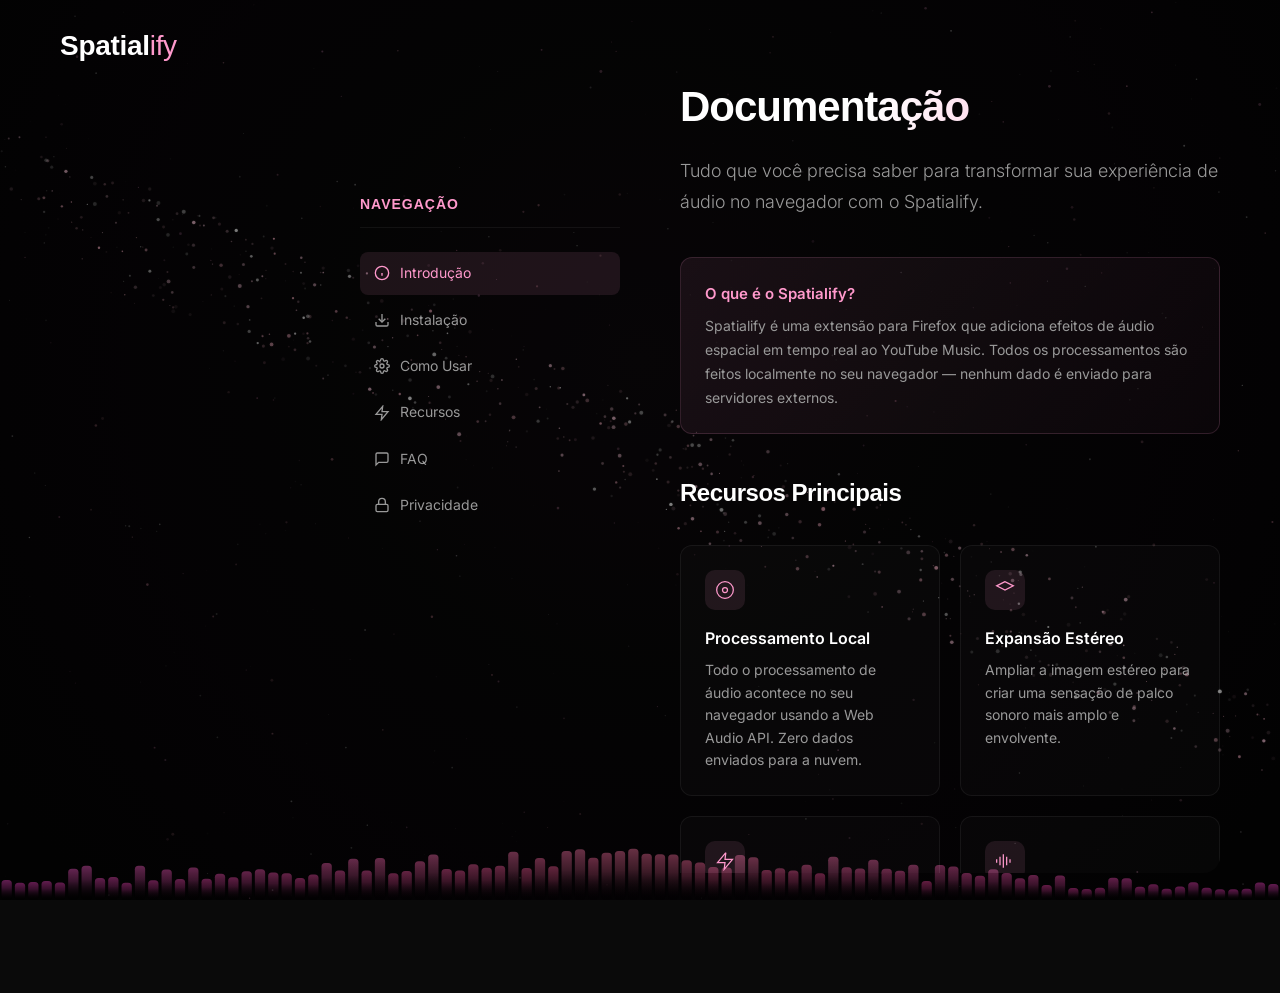
==== commit 24297988: "atualização de estrutura do código" ====
--- a/docs.html
+++ b/docs.html
@@ -4,7 +4,7 @@
 <meta charset="UTF-8">
 <meta name="viewport" content="width=device-width, initial-scale=1.0">
 <title>Spatialify · Documentação</title>
-<link rel="icon" type="image/png" href="logonav.png">
+<link rel="icon" type="image/png" href="assets/logonav.png">
 
 <!-- Fonts -->
 <link rel="preconnect" href="https://fonts.googleapis.com">
@@ -12,646 +12,7 @@
 <link href="https://fonts.googleapis.com/css2?family=Inter:wght@300;400;500;600;700&display=swap" rel="stylesheet">
 <link href="https://api.fontshare.com/v2/css?f[]=clash-display@400,500,600,700&display=swap" rel="stylesheet">
 
-<style>
-:root {
-    --bg: #0a0a0a;
-    --text: #ffffff;
-    --text-secondary: #999999;
-    --primary: #ff99cc;
-    --border: rgba(255, 255, 255, 0.06);
-}
-
-* {
-    margin: 0;
-    padding: 0;
-    box-sizing: border-box;
-}
-
-html {
-    scroll-behavior: smooth;
-}
-
-body {
-    background: var(--bg);
-    font-family: 'Inter', sans-serif;
-    color: var(--text);
-    -webkit-font-smoothing: antialiased;
-    line-height: 1.6;
-    overflow: hidden;
-}
-
-/* Background */
-canvas.space-bg {
-    position: fixed;
-    inset: 0;
-    z-index: 0;
-    display: block;
-    filter: brightness(0.5);
-}
-
-/* Layout */
-.wrapper {
-    position: relative;
-    z-index: 10;
-    width: 100%;
-    min-height: 100vh;
-    display: flex;
-    flex-direction: column;
-    padding: 0 60px;
-}
-
-/* Header */
-.header {
-    position: sticky;
-    top: 0;
-    z-index: 100;
-    display: flex;
-    justify-content: space-between;
-    align-items: center;
-    padding: 24px 0;
-    width: 100%;
-    flex-shrink: 0;
-}
-
-.logo {
-    font-family: 'Clash Display', sans-serif;
-    font-size: 28px;
-    font-weight: 600;
-    letter-spacing: -0.3px;
-    color: var(--text);
-    text-decoration: none;
-}
-
-.logo span {
-    color: var(--primary);
-    font-weight: 400;
-}
-
-.nav {
-    display: flex;
-    gap: 32px;
-    align-items: center;
-}
-
-.nav-link {
-    color: var(--text-secondary);
-    text-decoration: none;
-    font-size: 14px;
-    transition: color 0.2s;
-}
-
-.nav-link:hover {
-    color: var(--text);
-}
-
-.nav-link.active {
-    color: var(--primary);
-}
-
-/* Main Content */
-.main-content {
-    flex: 1;
-    padding: 40px 0 80px;
-    position: relative;
-    z-index: 11;
-}
-
-/* Doc Layout */
-.doc-container {
-    display: flex;
-    max-width: 1300px;
-    margin: -60px 0 40px 300px;
-    background: transparent;
-    border: none;
-    border-radius: 16px;
-    padding: -10px;
-    max-height: calc(920px - 120px);
-    overflow-y: auto;
-    scrollbar-width: none;
-    -ms-overflow-style: none;
-}
-
-.doc-container::-webkit-scrollbar {
-    display: none;
-}
-
-/* Sidebar Navigation */
-.doc-sidebar {
-    position: fixed;
-    width: 260px;
-    top: 100px;
-    height: fit-content;
-    z-index: 13;
-}
-
-.doc-content {
-    margin-left: 320px;
-}
-
-.sidebar-title {
-    font-family: 'Clash Display', sans-serif;
-    font-size: 14px;
-    font-weight: 600;
-    letter-spacing: 1px;
-    text-transform: uppercase;
-    color: var(--primary);
-    margin-bottom: 24px;
-    padding-bottom: 12px;
-    border-bottom: 1px solid var(--border);
-}
-
-.sidebar-nav {
-    display: flex;
-    flex-direction: column;
-    gap: 4px;
-}
-
-.sidebar-link {
-    color: var(--text-secondary);
-    text-decoration: none;
-    font-size: 14px;
-    padding: 10px 14px;
-    border-radius: 8px;
-    transition: all 0.2s;
-    display: flex;
-    align-items: center;
-    gap: 10px;
-}
-
-.sidebar-link:hover {
-    background: rgba(255, 255, 255, 0.03);
-    color: var(--text);
-}
-
-.sidebar-link.active {
-    background: rgba(255, 153, 204, 0.1);
-    color: var(--primary);
-}
-
-/* Doc Content */
-.doc-content {
-    max-width: 800px;
-}
-
-.doc-section {
-    margin-bottom: 60px;
-}
-
-.doc-section:last-child {
-    margin-bottom: 0;
-}
-
-.doc-title {
-    font-family: 'Clash Display', sans-serif;
-    font-size: 42px;
-    font-weight: 600;
-    letter-spacing: -1px;
-    margin-bottom: 16px;
-    background: linear-gradient(100deg, var(--text) 35%, var(--primary) 100%);
-    -webkit-background-clip: text;
-    background-clip: text;
-    -webkit-text-fill-color: transparent;
-}
-
-.doc-subtitle {
-    font-size: 18px;
-    color: var(--text-secondary);
-    font-weight: 300;
-    margin-bottom: 40px;
-    line-height: 1.7;
-}
-
-.doc-heading {
-    font-family: 'Clash Display', sans-serif;
-    font-size: 24px;
-    font-weight: 600;
-    margin: 40px 0 20px;
-    letter-spacing: -0.5px;
-    color: var(--text);
-}
-
-.doc-heading-small {
-    font-family: 'Inter', sans-serif;
-    font-size: 18px;
-    font-weight: 600;
-    margin: 32px 0 16px;
-    color: var(--primary);
-}
-
-.doc-text {
-    color: var(--text-secondary);
-    font-size: 15px;
-    line-height: 1.8;
-    margin-bottom: 20px;
-}
-
-.doc-text strong {
-    color: var(--text);
-    font-weight: 500;
-}
-
-.doc-list {
-    list-style: none;
-    margin: 20px 0;
-}
-
-.doc-list li {
-    color: var(--text-secondary);
-    font-size: 15px;
-    padding: 8px 0 8px 28px;
-    position: relative;
-    line-height: 1.7;
-}
-
-.doc-list li::before {
-    content: '';
-    position: absolute;
-    left: 0;
-    top: 16px;
-    width: 6px;
-    height: 6px;
-    background: var(--primary);
-    border-radius: 50%;
-}
-
-/* Code Blocks */
-.code-block {
-    background: rgba(255, 255, 255, 0.03);
-    border: 1px solid var(--border);
-    border-radius: 12px;
-    padding: 20px 24px;
-    margin: 20px 0;
-    font-family: 'SF Mono', 'Monaco', monospace;
-    font-size: 13px;
-    color: var(--text);
-    overflow-x: auto;
-}
-
-.code-block code {
-    color: var(--primary);
-}
-
-/* Info Boxes */
-.info-box {
-    background: linear-gradient(135deg, rgba(255, 153, 204, 0.08) 0%, rgba(255, 153, 204, 0.03) 100%);
-    border: 1px solid rgba(255, 153, 204, 0.15);
-    border-radius: 12px;
-    padding: 24px;
-    margin: 24px 0;
-}
-
-.info-box-title {
-    font-weight: 600;
-    color: var(--primary);
-    margin-bottom: 8px;
-    font-size: 15px;
-}
-
-.info-box-text {
-    color: var(--text-secondary);
-    font-size: 14px;
-    line-height: 1.7;
-}
-
-/* Steps */
-.steps {
-    display: flex;
-    flex-direction: column;
-    gap: 24px;
-    margin: 32px 0;
-}
-
-.step {
-    display: flex;
-    gap: 20px;
-    align-items: flex-start;
-}
-
-.step-number {
-    width: 36px;
-    height: 36px;
-    background: var(--primary);
-    color: var(--bg);
-    font-family: 'Clash Display', sans-serif;
-    font-weight: 600;
-    font-size: 16px;
-    border-radius: 50%;
-    display: flex;
-    align-items: center;
-    justify-content: center;
-    flex-shrink: 0;
-}
-
-.step-content {
-    flex: 1;
-}
-
-.step-title {
-    font-weight: 600;
-    color: var(--text);
-    font-size: 16px;
-    margin-bottom: 6px;
-}
-
-.step-desc {
-    color: var(--text-secondary);
-    font-size: 14px;
-    line-height: 1.7;
-}
-
-/* Feature Cards */
-.doc-features {
-    display: grid;
-    grid-template-columns: repeat(2, 1fr);
-    gap: 20px;
-    margin: 32px 0;
-}
-
-.doc-feature {
-    background: rgba(255, 255, 255, 0.02);
-    border: 1px solid var(--border);
-    border-radius: 12px;
-    padding: 24px;
-    transition: all 0.2s;
-}
-
-.doc-feature:hover {
-    background: rgba(255, 255, 255, 0.04);
-    border-color: rgba(255, 153, 204, 0.2);
-}
-
-.doc-feature-icon {
-    width: 40px;
-    height: 40px;
-    background: rgba(255, 153, 204, 0.1);
-    border-radius: 10px;
-    display: flex;
-    align-items: center;
-    justify-content: center;
-    margin-bottom: 16px;
-    color: var(--primary);
-}
-
-.doc-feature-icon svg {
-    width: 20px;
-    height: 20px;
-}
-
-.doc-feature-title {
-    font-weight: 600;
-    color: var(--text);
-    font-size: 16px;
-    margin-bottom: 8px;
-}
-
-.doc-feature-desc {
-    color: var(--text-secondary);
-    font-size: 14px;
-    line-height: 1.6;
-}
-
-/* Table */
-.doc-table {
-    width: 100%;
-    border-collapse: collapse;
-    margin: 24px 0;
-    font-size: 14px;
-}
-
-.doc-table th {
-    text-align: left;
-    padding: 14px 16px;
-    font-weight: 600;
-    color: var(--text);
-    border-bottom: 1px solid var(--border);
-    font-size: 13px;
-    letter-spacing: 0.5px;
-    text-transform: uppercase;
-}
-
-.doc-table td {
-    padding: 16px;
-    color: var(--text-secondary);
-    border-bottom: 1px solid var(--border);
-    line-height: 1.6;
-}
-
-.doc-table tr:hover td {
-    background: rgba(255, 255, 255, 0.02);
-}
-
-/* Footer */
-.footer {
-    padding: 40px 0;
-    text-align: center;
-    border-top: 1px solid var(--border);
-    position: relative;
-    z-index: 12;
-}
-
-.footer-text {
-    color: var(--text-secondary);
-    font-size: 14px;
-}
-
-.footer-links {
-    display: flex;
-    justify-content: center;
-    gap: 24px;
-    margin-top: 16px;
-}
-
-.footer-link {
-    color: var(--text-secondary);
-    text-decoration: none;
-    font-size: 13px;
-    transition: color 0.2s;
-}
-
-.footer-link:hover {
-    color: var(--primary);
-}
-
-/* Copyright */
-.copyright {
-    position: fixed;
-    bottom: 90px;
-    right: 60px;
-    z-index: 15;
-    font-size: 12px;
-    color: var(--text-secondary);
-    opacity: 0.7;
-}
-
-/* Visualizador de barrinhas */
-.viz-footer {
-    position: fixed;
-    bottom: 0;
-    left: 0;
-    width: 100%;
-    height: 80px;
-    z-index: 1;
-    pointer-events: none;
-    overflow: hidden;
-    opacity: 0.5;
-}
-
-.viz-footer canvas {
-    width: 100%;
-    height: 100%;
-    display: block;
-}
-
-/* Mobile Nav Toggle */
-.mobile-toggle {
-    display: none;
-    width: 32px;
-    height: 32px;
-    background: none;
-    border: 1px solid var(--border);
-    border-radius: 8px;
-    color: var(--text);
-    cursor: pointer;
-}
-
-/* ========== RESPONSIVO ========== */
-@media (max-width: 1024px) {
-    .doc-container {
-        flex-direction: column;
-        gap: 40px;
-    }
-    
-    .doc-sidebar {
-        position: static;
-        width: 100%;
-        order: -1;
-    }
-    
-    .doc-content {
-        margin-left: 0;
-    }
-    
-    .sidebar-nav {
-        flex-direction: row;
-        flex-wrap: wrap;
-    }
-    
-    .sidebar-title {
-        display: none;
-    }
-    
-    .sidebar-link {
-        white-space: nowrap;
-    }
-    
-    .copyright {
-        display: none;
-    }
-}
-
-@media (max-width: 768px) {
-    .wrapper {
-        padding: 0 24px;
-    }
-    
-    .nav-link:nth-child(2),
-    .nav-link:nth-child(3) {
-        display: none;
-    }
-    
-    .doc-title {
-        font-size: 32px;
-    }
-    
-    .doc-features {
-        grid-template-columns: 1fr;
-    }
-    
-    .mobile-toggle {
-        display: flex;
-        align-items: center;
-        justify-content: center;
-    }
-}
-
-@media (max-width: 480px) {
-    .doc-title {
-        font-size: 28px;
-    }
-    
-    .doc-heading {
-        font-size: 20px;
-    }
-    
-    .sidebar-nav {
-        gap: 8px;
-    }
-    
-    .sidebar-link {
-        font-size: 13px;
-        padding: 8px 12px;
-    }
-    
-    .step {
-        flex-direction: column;
-        gap: 12px;
-    }
-    
-    .footer-links {
-        flex-direction: column;
-        gap: 12px;
-    }
-}
-
-/* Animação de fade-in elemento por elemento */
-@keyframes fadeIn {
-    from {
-        opacity: 0;
-        transform: translateY(30px);
-    }
-    to {
-        opacity: 1;
-        transform: translateY(0);
-    }
-}
-
-/* Todos os elementos principais começam invisíveis */
-.wrapper > *,
-.doc-sidebar > *,
-.doc-content > *,
-.doc-section,
-.doc-card,
-.step,
-.info-box,
-.feature-card,
-.faq-item {
-    opacity: 0;
-    animation: fadeIn 0.6s ease-out forwards;
-}
-
-/* Sequência do wrapper */
-.wrapper > *:nth-child(1) { animation-delay: 0.1s; }
-.wrapper > *:nth-child(2) { animation-delay: 0.3s; }
-.wrapper > *:nth-child(3) { animation-delay: 0.5s; }
-
-/* Sequência da sidebar */
-.doc-sidebar > *:nth-child(1) { animation-delay: 0.2s; }
-.doc-sidebar > *:nth-child(2) { animation-delay: 0.3s; }
-.doc-sidebar > *:nth-child(3) { animation-delay: 0.4s; }
-.doc-sidebar > *:nth-child(4) { animation-delay: 0.5s; }
-.doc-sidebar > *:nth-child(5) { animation-delay: 0.6s; }
-.doc-sidebar > *:nth-child(6) { animation-delay: 0.7s; }
-
-/* Sequência do conteúdo principal */
-.doc-content > *:nth-child(1) { animation-delay: 0.4s; }
-.doc-content > *:nth-child(2) { animation-delay: 0.5s; }
-.doc-content > *:nth-child(3) { animation-delay: 0.6s; }
-.doc-content > *:nth-child(4) { animation-delay: 0.7s; }
-.doc-content > *:nth-child(5) { animation-delay: 0.8s; }
-.doc-content > *:nth-child(6) { animation-delay: 0.9s; }
-.doc-content > *:nth-child(7) { animation-delay: 1.0s; }
-.doc-content > *:nth-child(8) { animation-delay: 1.1s; }
-</style>
+<link rel="stylesheet" href="css/docs.css">
 </head>
 
 <body>
--- a/css/docs.css
+++ b/css/docs.css
@@ -0,0 +1,642 @@
+/* ========================================
+   SPATIALIFY - DOCUMENTATION PAGE STYLES
+   ======================================== */
+
+:root {
+    --bg: #0a0a0a;
+    --text: #ffffff;
+    --text-secondary: #999999;
+    --primary: #ff99cc;
+    --border: rgba(255, 255, 255, 0.06);
+}
+
+* {
+    margin: 0;
+    padding: 0;
+    box-sizing: border-box;
+}
+
+html {
+    scroll-behavior: smooth;
+}
+
+body {
+    background: var(--bg);
+    font-family: 'Inter', sans-serif;
+    color: var(--text);
+    -webkit-font-smoothing: antialiased;
+    line-height: 1.6;
+    overflow: hidden;
+}
+
+/* Background */
+canvas.space-bg {
+    position: fixed;
+    inset: 0;
+    z-index: 0;
+    display: block;
+    filter: brightness(0.5);
+}
+
+/* Layout */
+.wrapper {
+    position: relative;
+    z-index: 10;
+    width: 100%;
+    min-height: 100vh;
+    display: flex;
+    flex-direction: column;
+    padding: 0 60px;
+}
+
+/* Header */
+.header {
+    position: sticky;
+    top: 0;
+    z-index: 100;
+    display: flex;
+    justify-content: space-between;
+    align-items: center;
+    padding: 24px 0;
+    width: 100%;
+    flex-shrink: 0;
+}
+
+.logo {
+    font-family: 'Clash Display', sans-serif;
+    font-size: 28px;
+    font-weight: 600;
+    letter-spacing: -0.3px;
+    color: var(--text);
+    text-decoration: none;
+}
+
+.logo span {
+    color: var(--primary);
+    font-weight: 400;
+}
+
+.nav {
+    display: flex;
+    gap: 32px;
+    align-items: center;
+}
+
+.nav-link {
+    color: var(--text-secondary);
+    text-decoration: none;
+    font-size: 14px;
+    transition: color 0.2s;
+}
+
+.nav-link:hover {
+    color: var(--text);
+}
+
+.nav-link.active {
+    color: var(--primary);
+}
+
+/* Main Content */
+.main-content {
+    flex: 1;
+    padding: 40px 0 80px;
+    position: relative;
+    z-index: 11;
+}
+
+/* Doc Layout */
+.doc-container {
+    display: flex;
+    max-width: 1300px;
+    margin: -60px 0 40px 300px;
+    background: transparent;
+    border: none;
+    border-radius: 16px;
+    padding: -10px;
+    max-height: calc(920px - 120px);
+    overflow-y: auto;
+    scrollbar-width: none;
+    -ms-overflow-style: none;
+}
+
+.doc-container::-webkit-scrollbar {
+    display: none;
+}
+
+/* Sidebar Navigation */
+.doc-sidebar {
+    position: fixed;
+    width: 260px;
+    top: 100px;
+    height: fit-content;
+    z-index: 13;
+}
+
+.doc-content {
+    margin-left: 320px;
+}
+
+.sidebar-title {
+    font-family: 'Clash Display', sans-serif;
+    font-size: 14px;
+    font-weight: 600;
+    letter-spacing: 1px;
+    text-transform: uppercase;
+    color: var(--primary);
+    margin-bottom: 24px;
+    padding-bottom: 12px;
+    border-bottom: 1px solid var(--border);
+}
+
+.sidebar-nav {
+    display: flex;
+    flex-direction: column;
+    gap: 4px;
+}
+
+.sidebar-link {
+    color: var(--text-secondary);
+    text-decoration: none;
+    font-size: 14px;
+    padding: 10px 14px;
+    border-radius: 8px;
+    transition: all 0.2s;
+    display: flex;
+    align-items: center;
+    gap: 10px;
+}
+
+.sidebar-link:hover {
+    background: rgba(255, 255, 255, 0.03);
+    color: var(--text);
+}
+
+.sidebar-link.active {
+    background: rgba(255, 153, 204, 0.1);
+    color: var(--primary);
+}
+
+/* Doc Content */
+.doc-content {
+    max-width: 800px;
+}
+
+.doc-section {
+    margin-bottom: 60px;
+}
+
+.doc-section:last-child {
+    margin-bottom: 0;
+}
+
+.doc-title {
+    font-family: 'Clash Display', sans-serif;
+    font-size: 42px;
+    font-weight: 600;
+    letter-spacing: -1px;
+    margin-bottom: 16px;
+    background: linear-gradient(100deg, var(--text) 35%, var(--primary) 100%);
+    -webkit-background-clip: text;
+    background-clip: text;
+    -webkit-text-fill-color: transparent;
+}
+
+.doc-subtitle {
+    font-size: 18px;
+    color: var(--text-secondary);
+    font-weight: 300;
+    margin-bottom: 40px;
+    line-height: 1.7;
+}
+
+.doc-heading {
+    font-family: 'Clash Display', sans-serif;
+    font-size: 24px;
+    font-weight: 600;
+    margin: 40px 0 20px;
+    letter-spacing: -0.5px;
+    color: var(--text);
+}
+
+.doc-heading-small {
+    font-family: 'Inter', sans-serif;
+    font-size: 18px;
+    font-weight: 600;
+    margin: 32px 0 16px;
+    color: var(--primary);
+}
+
+.doc-text {
+    color: var(--text-secondary);
+    font-size: 15px;
+    line-height: 1.8;
+    margin-bottom: 20px;
+}
+
+.doc-text strong {
+    color: var(--text);
+    font-weight: 500;
+}
+
+.doc-list {
+    list-style: none;
+    margin: 20px 0;
+}
+
+.doc-list li {
+    color: var(--text-secondary);
+    font-size: 15px;
+    padding: 8px 0 8px 28px;
+    position: relative;
+    line-height: 1.7;
+}
+
+.doc-list li::before {
+    content: '';
+    position: absolute;
+    left: 0;
+    top: 16px;
+    width: 6px;
+    height: 6px;
+    background: var(--primary);
+    border-radius: 50%;
+}
+
+/* Code Blocks */
+.code-block {
+    background: rgba(255, 255, 255, 0.03);
+    border: 1px solid var(--border);
+    border-radius: 12px;
+    padding: 20px 24px;
+    margin: 20px 0;
+    font-family: 'SF Mono', 'Monaco', monospace;
+    font-size: 13px;
+    color: var(--text);
+    overflow-x: auto;
+}
+
+.code-block code {
+    color: var(--primary);
+}
+
+/* Info Boxes */
+.info-box {
+    background: linear-gradient(135deg, rgba(255, 153, 204, 0.08) 0%, rgba(255, 153, 204, 0.03) 100%);
+    border: 1px solid rgba(255, 153, 204, 0.15);
+    border-radius: 12px;
+    padding: 24px;
+    margin: 24px 0;
+}
+
+.info-box-title {
+    font-weight: 600;
+    color: var(--primary);
+    margin-bottom: 8px;
+    font-size: 15px;
+}
+
+.info-box-text {
+    color: var(--text-secondary);
+    font-size: 14px;
+    line-height: 1.7;
+}
+
+/* Steps */
+.steps {
+    display: flex;
+    flex-direction: column;
+    gap: 24px;
+    margin: 32px 0;
+}
+
+.step {
+    display: flex;
+    gap: 20px;
+    align-items: flex-start;
+}
+
+.step-number {
+    width: 36px;
+    height: 36px;
+    background: var(--primary);
+    color: var(--bg);
+    font-family: 'Clash Display', sans-serif;
+    font-weight: 600;
+    font-size: 16px;
+    border-radius: 50%;
+    display: flex;
+    align-items: center;
+    justify-content: center;
+    flex-shrink: 0;
+}
+
+.step-content {
+    flex: 1;
+}
+
+.step-title {
+    font-weight: 600;
+    color: var(--text);
+    font-size: 16px;
+    margin-bottom: 6px;
+}
+
+.step-desc {
+    color: var(--text-secondary);
+    font-size: 14px;
+    line-height: 1.7;
+}
+
+/* Feature Cards */
+.doc-features {
+    display: grid;
+    grid-template-columns: repeat(2, 1fr);
+    gap: 20px;
+    margin: 32px 0;
+}
+
+.doc-feature {
+    background: rgba(255, 255, 255, 0.02);
+    border: 1px solid var(--border);
+    border-radius: 12px;
+    padding: 24px;
+    transition: all 0.2s;
+}
+
+.doc-feature:hover {
+    background: rgba(255, 255, 255, 0.04);
+    border-color: rgba(255, 153, 204, 0.2);
+}
+
+.doc-feature-icon {
+    width: 40px;
+    height: 40px;
+    background: rgba(255, 153, 204, 0.1);
+    border-radius: 10px;
+    display: flex;
+    align-items: center;
+    justify-content: center;
+    margin-bottom: 16px;
+    color: var(--primary);
+}
+
+.doc-feature-icon svg {
+    width: 20px;
+    height: 20px;
+}
+
+.doc-feature-title {
+    font-weight: 600;
+    color: var(--text);
+    font-size: 16px;
+    margin-bottom: 8px;
+}
+
+.doc-feature-desc {
+    color: var(--text-secondary);
+    font-size: 14px;
+    line-height: 1.6;
+}
+
+/* Table */
+.doc-table {
+    width: 100%;
+    border-collapse: collapse;
+    margin: 24px 0;
+    font-size: 14px;
+}
+
+.doc-table th {
+    text-align: left;
+    padding: 14px 16px;
+    font-weight: 600;
+    color: var(--text);
+    border-bottom: 1px solid var(--border);
+    font-size: 13px;
+    letter-spacing: 0.5px;
+    text-transform: uppercase;
+}
+
+.doc-table td {
+    padding: 16px;
+    color: var(--text-secondary);
+    border-bottom: 1px solid var(--border);
+    line-height: 1.6;
+}
+
+.doc-table tr:hover td {
+    background: rgba(255, 255, 255, 0.02);
+}
+
+/* Footer */
+.footer {
+    padding: 40px 0;
+    text-align: center;
+    border-top: 1px solid var(--border);
+    position: relative;
+    z-index: 12;
+}
+
+.footer-text {
+    color: var(--text-secondary);
+    font-size: 14px;
+}
+
+.footer-links {
+    display: flex;
+    justify-content: center;
+    gap: 24px;
+    margin-top: 16px;
+}
+
+.footer-link {
+    color: var(--text-secondary);
+    text-decoration: none;
+    font-size: 13px;
+    transition: color 0.2s;
+}
+
+.footer-link:hover {
+    color: var(--primary);
+}
+
+/* Copyright */
+.copyright {
+    position: fixed;
+    bottom: 90px;
+    right: 60px;
+    z-index: 15;
+    font-size: 12px;
+    color: var(--text-secondary);
+    opacity: 0.7;
+}
+
+/* Visualizador de barrinhas */
+.viz-footer {
+    position: fixed;
+    bottom: 0;
+    left: 0;
+    width: 100%;
+    height: 80px;
+    z-index: 1;
+    pointer-events: none;
+    overflow: hidden;
+    opacity: 0.5;
+}
+
+.viz-footer canvas {
+    width: 100%;
+    height: 100%;
+    display: block;
+}
+
+/* Mobile Nav Toggle */
+.mobile-toggle {
+    display: none;
+    width: 32px;
+    height: 32px;
+    background: none;
+    border: 1px solid var(--border);
+    border-radius: 8px;
+    color: var(--text);
+    cursor: pointer;
+}
+
+/* ========== RESPONSIVO ========== */
+@media (max-width: 1024px) {
+    .doc-container {
+        flex-direction: column;
+        gap: 40px;
+    }
+    
+    .doc-sidebar {
+        position: static;
+        width: 100%;
+        order: -1;
+    }
+    
+    .doc-content {
+        margin-left: 0;
+    }
+    
+    .sidebar-nav {
+        flex-direction: row;
+        flex-wrap: wrap;
+    }
+    
+    .sidebar-title {
+        display: none;
+    }
+    
+    .sidebar-link {
+        white-space: nowrap;
+    }
+    
+    .copyright {
+        display: none;
+    }
+}
+
+@media (max-width: 768px) {
+    .wrapper {
+        padding: 0 24px;
+    }
+    
+    .nav-link:nth-child(2),
+    .nav-link:nth-child(3) {
+        display: none;
+    }
+    
+    .doc-title {
+        font-size: 32px;
+    }
+    
+    .doc-features {
+        grid-template-columns: 1fr;
+    }
+    
+    .mobile-toggle {
+        display: flex;
+        align-items: center;
+        justify-content: center;
+    }
+}
+
+@media (max-width: 480px) {
+    .doc-title {
+        font-size: 28px;
+    }
+    
+    .doc-heading {
+        font-size: 20px;
+    }
+    
+    .sidebar-nav {
+        gap: 8px;
+    }
+    
+    .sidebar-link {
+        font-size: 13px;
+        padding: 8px 12px;
+    }
+    
+    .step {
+        flex-direction: column;
+        gap: 12px;
+    }
+    
+    .footer-links {
+        flex-direction: column;
+        gap: 12px;
+    }
+}
+
+/* Animação de fade-in elemento por elemento */
+@keyframes fadeIn {
+    from {
+        opacity: 0;
+        transform: translateY(30px);
+    }
+    to {
+        opacity: 1;
+        transform: translateY(0);
+    }
+}
+
+/* Todos os elementos principais começam invisíveis */
+.wrapper > *,
+.doc-sidebar > *,
+.doc-content > *,
+.doc-section,
+.doc-card,
+.step,
+.info-box,
+.feature-card,
+.faq-item {
+    opacity: 0;
+    animation: fadeIn 0.6s ease-out forwards;
+}
+
+/* Sequência do wrapper */
+.wrapper > *:nth-child(1) { animation-delay: 0.1s; }
+.wrapper > *:nth-child(2) { animation-delay: 0.3s; }
+.wrapper > *:nth-child(3) { animation-delay: 0.5s; }
+
+/* Sequência da sidebar */
+.doc-sidebar > *:nth-child(1) { animation-delay: 0.2s; }
+.doc-sidebar > *:nth-child(2) { animation-delay: 0.3s; }
+.doc-sidebar > *:nth-child(3) { animation-delay: 0.4s; }
+.doc-sidebar > *:nth-child(4) { animation-delay: 0.5s; }
+.doc-sidebar > *:nth-child(5) { animation-delay: 0.6s; }
+.doc-sidebar > *:nth-child(6) { animation-delay: 0.7s; }
+
+/* Sequência do conteúdo principal */
+.doc-content > *:nth-child(1) { animation-delay: 0.4s; }
+.doc-content > *:nth-child(2) { animation-delay: 0.5s; }
+.doc-content > *:nth-child(3) { animation-delay: 0.6s; }
+.doc-content > *:nth-child(4) { animation-delay: 0.7s; }
+.doc-content > *:nth-child(5) { animation-delay: 0.8s; }
+.doc-content > *:nth-child(6) { animation-delay: 0.9s; }
+.doc-content > *:nth-child(7) { animation-delay: 1.0s; }
+.doc-content > *:nth-child(8) { animation-delay: 1.1s; }
